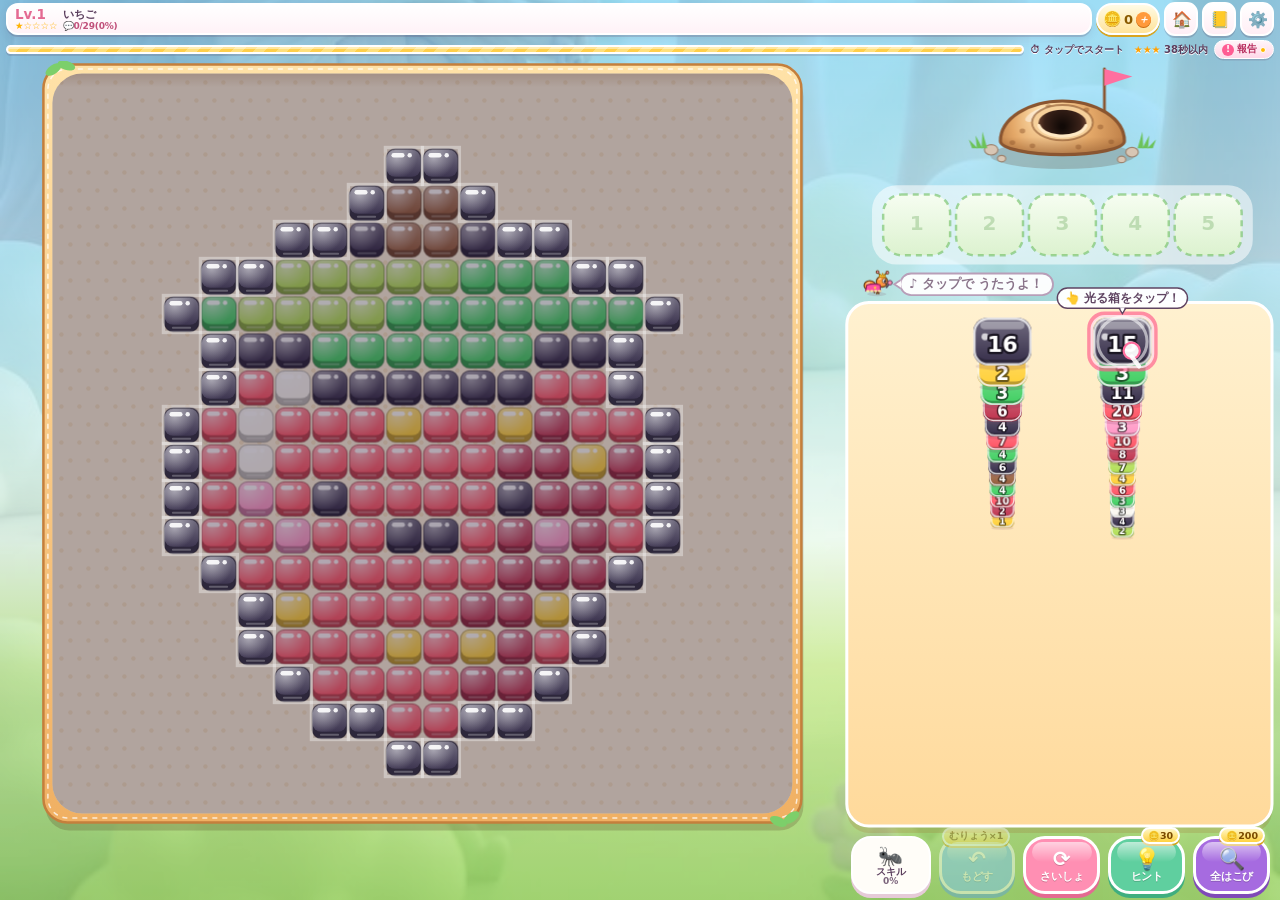
==== index.html @ 879f93fd "Reduce default ant walking speed to ~80% (ANT_RATE 0.54 -> 0.43, v20261124d)" ====
<!-- File: index.html -->
<!DOCTYPE html>
<html lang="ja" class="af-booting">
<head>
<meta charset="UTF-8">
<meta name="referrer" content="no-referrer">
<meta http-equiv="Content-Security-Policy" content="default-src 'self'; script-src 'self'; style-src 'self' 'unsafe-inline'; img-src 'self' data: blob: https:; connect-src 'self' https://api.github.com https://antflow.hiroshi-artcast.workers.dev; font-src 'self'; object-src 'none'; base-uri 'self'; form-action 'self'">
<meta name="viewport" content="width=device-width,initial-scale=1,maximum-scale=1,user-scalable=no,viewport-fit=cover">
<meta name="theme-color" content="#ffe3ee">
<meta name="apple-mobile-web-app-capable" content="yes">
<meta name="apple-mobile-web-app-status-bar-style" content="default">
<meta name="apple-mobile-web-app-title" content="アントフロー">
<meta name="description" content="ありんこ隊がキャンディを運んでピクセルアートをほどいていく、登録不要・無料のかわいいブラウザパズルゲーム！">
<meta property="og:type" content="website">
<meta property="og:site_name" content="アントフロー">
<meta property="og:title" content="アントフロー｜ありんこ隊のおはこびパズル">
<meta property="og:description" content="ありんこ隊がキャンディを運んでピクセルアートをほどいていく、登録不要・無料のかわいいブラウザパズルゲーム！">
<meta property="og:url" content="https://hirocast.github.io/antflow/">
<meta property="og:image" content="https://hirocast.github.io/antflow/ogp.png">
<meta name="twitter:card" content="summary_large_image">
<meta name="twitter:title" content="アントフロー｜ありんこ隊のおはこびパズル">
<meta name="twitter:description" content="ありんこ隊がキャンディを運んでピクセルアートをほどいていく、登録不要・無料のかわいいブラウザパズルゲーム！">
<meta name="twitter:image" content="https://hirocast.github.io/antflow/ogp.png">
<title>アントフロー｜ありんこ隊のおはこびパズル</title>
<link rel="apple-touch-icon" sizes="180x180" href="apple-touch-icon.png">
<link rel="icon" type="image/png" sizes="64x64" href="favicon.png">
<link rel="manifest" href="manifest.json">
<link rel="stylesheet" href="style.css?v=20261121cz">
</head>
<body>
<div id="app">
  <header>
    <div class="lv"><b id="lvNum">Lv.1</b><span id="lvStars" class="st"></span><span id="lvName">-</span></div>
    <div class="prog"><div class="bar"><i id="progBar"></i></div><span id="leftTxt">のこり 0</span></div>
    <button class="ib dev-only" id="bDevPrev">◀</button>
    <button class="ib dev-only" id="bDevNext">▶</button>
    <button class="ib dev-only" id="bDev">🛠️</button>
    <button class="ib" id="bAlbum" aria-label="アルバム">📒<em class="badge" id="albumBadge">0</em></button>
    <button class="ib" id="bSet" aria-label="設定">⚙️</button>
  </header>
  <div class="dev-stage-bar dev-only" id="devStageBar"><button type="button" id="bStageDevAuto">▶ 自動解答</button></div>
  <div id="stage"><canvas id="game"></canvas><div id="tip"></div><div id="toast"></div></div>
  <footer>
    <button class="fb" id="bUndo"><span>↶</span><small>もどす</small></button>
    <button class="fb" id="bRetry"><span>⟳</span><small>さいしょ</small></button>
    <button class="fb" id="bHint"><span>💡</span><small>ヒント</small></button>
  </footer>
</div>

<div class="ov" id="ov-title"><div class="card">
  <canvas id="mascot"></canvas>
  <div class="ttl" id="ttl"></div>
  <p>タップするだけ！ありんこ隊が<br>絵をほどいていく快感パズル</p>
  <p class="fine">★はクリアタイムで決まるよ・ゆっくりでもOK・何手でも戻せる</p>
  <button class="big" id="bPlay">▶ さっそくあそぶ</button>
  <button class="big sec" id="bTitleHelp">あそびかた</button>
  <button class="big sec" id="bTitleAlbum">アルバム</button>
  <button class="big sec dev-only" id="bTitleDev">🛠️ 全ステージ一覧（開発）</button>
</div></div>

<div class="ov" id="ov-help"><div class="card">
  <h2>あそびかた</h2>
  <div class="help">
    <div class="hs"><div class="e">👆</div><div><b>箱をタップ</b>箱がスロットへ移動して、同じ色のアリさんたちがキャンディを運ぶよ。</div></div>
    <div class="hs"><div class="e">🧱</div><div><b>外側からほどこう</b>運べるのは外側から通れるキャンディだけ。外があくと内側にも届くよ。</div></div>
    <div class="hs"><div class="e">✋</div><div><b>長押しで確認</b>箱を長押しすると、運ばれるキャンディが光って番号が出るよ。似た色の見まちがいを防げるので、迷ったら長押し！</div></div>
    <div class="hs"><div class="e">💤</div><div><b>スロットは5つ</b>届かない箱は「z」でおやすみ。数字が届く数より多い箱も残りの分だけ居座るよ。5つ埋まると渋滞！</div></div>
    <div class="hs"><div class="e">⏪</div><div><b>何手でも戻せる</b>渋滞したら、まだ解ける地点まで一気に戻れるよ。</div></div>
    <div class="hs"><div class="e">📒</div><div><b>絵をあつめよう</b>クリアするたび、完成した絵がアルバムにたまるよ。</div></div>
  </div>
  <button class="big" id="bHelpClose">はじめる！</button>
</div></div>

<div class="ov" id="ov-load"><div class="card">
  <canvas id="loadCv"></canvas>
  <h2>ありんこ隊が準備中…</h2>
  <p class="fine">はじめての面は、パズルを作るのに数秒かかります</p>
</div></div>

<div class="ov" id="ov-clear"><div class="card">
  <div class="ctitle" id="clearTitle"></div>
  <div class="fine" id="clearLv"></div>
  <canvas id="revealCv"></canvas>
  <p id="clearName" style="font-weight:900"></p>
  <p class="cstars" id="clearStars"></p>
  <div class="chip"><span style="font-size:26px">📒</span><div class="ci">アルバム<div class="cbar"><i id="albumBar"></i></div></div><b><span id="albumCount">0</span> / <span id="albumTotal">0</span></b><em id="albumNew">NEW!</em></div>
  <div class="teaser"><canvas id="nextCv"></canvas><div><small id="nextLabel">つぎの絵（クリアで公開）</small><b id="nextName"></b></div></div>
  <button class="big pulse" id="bNext">つぎへ ▶</button>
  <button class="big sec" id="bReplay">もう一度</button>
</div></div>

<div class="ov" id="ov-jam"><div class="card">
  <img class="af-jam-ant" src="assets/ant-jam.png?v=20261124b" alt="コロニーが渋滞！">
  <h2>コロニーが渋滞！</h2>
  <p id="jamMsg"></p>
  <button class="big" id="bJamRewind" disabled>⏪ 戻り先を調べています…</button>
  <button class="big sec" id="bJamUndo">↶ 1手もどす</button>
  <button class="big sec" id="bJamRetry">⟳ 最初から</button>
  <button class="link" id="bJamClose">盤面を見る（閉じる）</button>
</div></div>

<div class="ov" id="ov-settings"><div class="card">
  <h2>せってい</h2>
  <label class="row"><span>効果音</span><input type="checkbox" data-k="sfx"><i></i></label>
  <div class="vrow"><span>効果音の音量</span><input type="range" min="0" max="100" step="5" data-v="sfxVol" data-l="vSfx"><b id="vSfx">90</b></div>
  <label class="row"><span>BGM</span><input type="checkbox" data-k="bgm"><i></i></label>
  <div class="vrow"><span>BGMの音量</span><input type="range" min="0" max="100" step="5" data-v="bgmVol" data-l="vBgm"><b id="vBgm">70</b></div>
  <label class="row"><span>振動（対応端末のみ）</span><input type="checkbox" data-k="vib"><i></i></label>
  <label class="row"><span>アリさんのセリフ</span><input type="checkbox" data-k="talk"><i></i></label>
  <label class="row"><span>アリさんの足音（サラサラ音）</span><input type="checkbox" data-k="steps"><i></i></label>
  <label class="row"><span>色覚サポート（色ごとの記号を表示）</span><input type="checkbox" data-k="cb"><i></i></label>
  <label class="row"><span>箱を選んだら、運ばれるキャンディに斜線を入れる</span><input type="checkbox" data-k="wash"><i></i></label>
  <label class="row"><span>今届かない色の箱に「z」を表示</span><input type="checkbox" data-k="dim"><i></i></label>
  <label class="row"><span>箱に「届く数／必要数」を表示</span><input type="checkbox" data-k="info"><i></i></label>
  <label class="row"><span>🛠️ 開発モード</span><input type="checkbox" data-k="dev"><i></i></label>
  <button class="big mint" id="bSetHelp">あそびかたを見る</button>
  <button class="big sec" id="bAppUpdate">🔄 アプリを最新に更新</button>
  <button class="big" id="bSetClose">とじる</button>
  <button class="link" id="bReset">進行状況をリセット</button>
</div></div>

<div class="ov" id="ov-album"><div class="card">
  <h2>📒 アルバム</h2>
  <p id="albumSum" class="fine"></p>
  <div class="abar"><i id="albumSumBar"></i></div>
  <div id="albumGrid" class="grid"></div>
  <button class="big" id="bAlbumClose">とじる</button>
</div></div>

<div class="ov" id="ov-view"><div class="card">
  <h2 id="viewName"></h2>
  <canvas id="viewCv"></canvas>
  <p id="viewInfo" class="fine"></p>
  <button class="big" id="bViewPlay">このステージをあそぶ</button>
  <button class="big sec" id="bViewBack">アルバムにもどる</button>
</div></div>

<div class="ov" id="ov-dev"><div class="card">
  <h2>🛠️ 全ステージ一覧</h2>
  <p id="devSum" class="fine"></p>
  <div class="devbar"><button id="bDevGen">全ステージ事前生成</button><button id="bDevAuto">▶ 自動解答</button><button id="bDevFirstRun">🌱 初回起動テスト</button></div>
  <div id="devGrid" class="dgrid"></div>
  <p class="fine">外＝外側の色だけで解ける割合／工夫＝届かない箱も混ぜて解ける割合</p>
  <div class="devbar"><button id="bDevClear">生成キャッシュ削除</button></div>
  <button class="big" id="bDevClose">とじる</button>
</div></div>

<canvas id="fx"></canvas>

<script src="boot.js?v=20261124d"></script>
<script src="base.js?v=20261124d"></script>
<script src="arts.js?v=20261124d"></script>
<script src="raster.js?v=20261124d"></script>
<script src="logic.js?v=20261124d"></script>
<script src="sound.js?v=20261124d"></script>
<script src="render.js?v=20261124d"></script>
<script src="ui.js?v=20261124d"></script>
<script src="maker.js?v=20261124d"></script>
<script src="bgm_maker.js?v=20261124d"></script>
<script src="minigame_tsum.js?v=20261124d"></script>
<script src="minigame_drop.js?v=20261124d"></script>
<script src="minigame_drop2.js?v=20261124d"></script>
<script src="minigame_tsum2.js?v=20261124d"></script>
<script src="minigame_snipe.js?v=20261124d"></script>
<script src="minigame_bounce.js?v=20261124d"></script>
<!-- 開発用：難しさの測定（不要になったら、この行と AF_FILES の 'measure.js' を消す） -->
<script src="measure.js?v=20261124d"></script>
<script src="boot_check.js?v=20261124d"></script>
</body>
</html>
---- style.css ----
/* File: style.css */
:root{--ink:#5a3d5c;--pink:#ff8fb3;--pinkd:#e46a92;--mint:#5fcf9f;--mintd:#3fae7f;--yel:#ffcf4a;--yeld:#e0ab2a;--sky:#7cc4ff;--skyd:#5a9fe0;--rf:'Hiragino Maru Gothic ProN','M PLUS Rounded 1c','Kosugi Maru','Arial Rounded MT Bold',system-ui,sans-serif}
*{box-sizing:border-box;-webkit-tap-highlight-color:transparent}
html,body{height:100%;margin:0;overflow:hidden;color:var(--ink);font-family:var(--rf);user-select:none;-webkit-user-select:none;touch-action:none}
body{background-color:#fff0f5;background-image:radial-gradient(#ffd6e5 2.2px,transparent 2.8px),radial-gradient(#d4efff 2.2px,transparent 2.8px);background-size:30px 30px;background-position:0 0,15px 15px}
#app{position:fixed;top:0;bottom:0;left:0;right:0;margin:0 auto;max-width:640px;display:flex;flex-direction:column;padding-top:env(safe-area-inset-top);padding-bottom:max(2px,calc(env(safe-area-inset-bottom,0px) - 28px))}
header{flex:0 0 60px;display:flex;align-items:center;gap:6px;padding:0 8px}
.lv{display:flex;flex-direction:column;line-height:1.12;background:#fff;border-radius:16px;padding:4px 10px;box-shadow:0 3px 0 #f3c6d6;min-width:96px}
.lv b{font-size:17px;font-weight:900;color:var(--pinkd)}
.lv .st{font-size:11px;color:#ffb300}
.lv span{font-size:10px;white-space:nowrap;overflow:hidden;text-overflow:ellipsis;max-width:110px}
.prog{flex:1;display:flex;flex-direction:column;gap:3px;min-width:0}
.bar{height:14px;border-radius:9px;background:#fff;overflow:hidden;border:2px solid #fff;box-shadow:0 2px 0 #f3c6d6}
.bar i{display:block;height:100%;width:0;border-radius:7px;background:repeating-linear-gradient(-45deg,#ff9cc0 0 8px,#ffbad3 8px 16px);transition:width .25s}
#leftTxt{font-size:11px;font-variant-numeric:tabular-nums;white-space:nowrap}
.ib{position:relative;width:40px;height:40px;border:none;border-radius:14px;background:#fff;box-shadow:0 3px 0 #f3c6d6;font-size:19px;cursor:pointer;flex:0 0 auto}
.badge{position:absolute;top:-6px;right:-6px;min-width:19px;height:19px;padding:0 5px;border-radius:10px;background:#ff5a7a;color:#fff;font:900 11px/19px var(--rf);font-style:normal;display:none}
.badge.on{display:block;animation:bump .7s ease infinite alternate}
#stage{flex:1;position:relative;min-height:0}
#game{position:absolute;top:0;left:0;width:100%;height:100%;display:block}
footer{flex:0 0 64px;display:flex;gap:8px;justify-content:center;align-items:flex-end;padding:0 10px 4px;position:relative;z-index:2;transform:translateZ(0)}
.fb{flex:1;max-width:120px;height:58px;padding-top:4px;border:none;border-radius:20px;color:#fff;display:flex;flex-direction:column;align-items:center;justify-content:center;font-family:var(--rf);cursor:pointer;text-shadow:0 1px 0 rgba(0,0,0,.18)}
.fb span{font-size:21px;font-weight:900;line-height:1}
.fb small{font-size:10.5px;font-weight:800;white-space:nowrap;letter-spacing:-0.02em}
#bUndo{background:var(--sky);box-shadow:0 4px 0 var(--skyd)}
#bRetry{background:var(--pink);box-shadow:0 4px 0 var(--pinkd)}
#bHint{background:var(--mint);box-shadow:0 4px 0 var(--mintd)}
.fb:active,.ib:active,.big:active{transform:translateY(3px);box-shadow:none!important}
.fb:disabled{opacity:.45}
.flash{animation:flash .5s 3}
@keyframes flash{50%{filter:brightness(1.25);transform:scale(1.15)}}
@keyframes bump{100%{transform:scale(1.15)}}
#tip{position:absolute;left:50%;top:6px;transform:translateX(-50%);width:max-content;max-width:94%;background:rgba(255,255,255,.96);font-size:12px;font-weight:700;line-height:1.4;padding:5px 12px;border-radius:14px;border:2px solid #ffc2d6;box-shadow:0 3px 10px rgba(90,61,92,.12);pointer-events:none;opacity:0;transition:opacity .25s;text-align:center;z-index:2}
#tip.show{opacity:1;pointer-events:auto;cursor:pointer}
#tip.fold{left:auto;right:8px;transform:none;padding:3px 9px;font-size:12px;opacity:.85}
#toast{position:absolute;left:50%;bottom:10px;transform:translate(-50%,16px);width:max-content;max-width:92%;background:rgba(90,61,92,.93);color:#fff;font-size:14px;font-weight:700;padding:9px 16px;border-radius:18px;pointer-events:none;opacity:0;transition:all .25s;z-index:3}
#toast.show{opacity:1;transform:translate(-50%,0)}
.ov{position:fixed;top:0;left:0;right:0;bottom:0;display:none;align-items:center;justify-content:center;background:rgba(110,60,100,.32);z-index:10}
.ov:not(#ov-title){padding:calc(env(safe-area-inset-top,0px) + 24px) 0 calc(env(safe-area-inset-bottom,0px) + 8px)}
.ov.show{display:flex;animation:ovFade .18s ease-out}
@keyframes ovFade{from{opacity:0}to{opacity:1}}
.card{background:#fffdf8;border-radius:28px;border:4px solid #ffd3e2;padding:18px;width:min(92vw,400px);max-height:min(94vh,100%);max-height:min(94dvh,100%);overflow:auto;box-shadow:0 10px 24px rgba(110,60,100,.28);text-align:center;touch-action:pan-y}
.ov.show .card{animation:cardPop .18s ease-out}
@keyframes cardPop{from{opacity:.65}to{opacity:1}}
.card h2{margin:0 0 8px;font-size:21px;font-weight:900;color:var(--pinkd)}
.card p{margin:6px 0;font-size:14px;line-height:1.6}
.ttl{position:relative;display:inline-flex;flex-direction:column;align-items:center;margin:2px 0 6px}
.ttl-word{position:relative;display:inline-flex;align-items:baseline;justify-content:center;gap:1px;font-size:clamp(34px,9.5vw,42px);font-weight:900;line-height:1.05;letter-spacing:.02em}
.ttl-word::before,.ttl-word::after{content:'✦';font-size:16px;color:#ffcf4a;-webkit-text-stroke:2px #fff;paint-order:stroke fill;filter:drop-shadow(0 2px 2px rgba(90,61,92,.25));align-self:center;margin:0 4px;animation:ttlStar 2.2s ease-in-out infinite alternate}
.ttl-word::after{animation-delay:1.1s;color:#ff8fb3}
.ttl-word span{display:inline-block;paint-order:stroke fill;-webkit-text-stroke:5.5px #fff;filter:drop-shadow(0 3px 0 rgba(165,65,110,.38)) drop-shadow(0 6px 10px rgba(90,40,80,.22));animation:ttlPop .55s cubic-bezier(.3,1.5,.5,1) both,ttlBob 2.6s ease-in-out infinite}
.ttl-sub{display:inline-flex;align-items:center;margin-top:4px;padding:2px 14px;border-radius:999px;background:linear-gradient(90deg,#ff7aa6,#ff9a3c,#5fcf9f,#7cc4ff);color:#fff;font-size:10px;font-weight:900;letter-spacing:.3em;text-indent:.3em;border:2px solid #fff;box-shadow:0 2px 0 rgba(180,70,120,.3),0 4px 10px rgba(90,61,92,.16);text-shadow:0 1px 1px rgba(90,40,70,.35)}
.ctitle{font-size:46px;font-weight:900;line-height:1;margin:2px 0 4px}
.ctitle span{display:inline-block;paint-order:stroke fill;-webkit-text-stroke:3.5px #fff;filter:drop-shadow(0 2px 1px rgba(90,61,92,.36));animation:popL .55s cubic-bezier(.3,1.5,.5,1) both}
@keyframes popL{0%{transform:scale(0) rotate(-30deg);opacity:0}100%{transform:none;opacity:1}}
@keyframes ttlPop{0%{transform:scale(0) rotate(-30deg);opacity:0}100%{transform:rotate(var(--r,0deg));opacity:1}}
@keyframes ttlBob{0%,100%{transform:rotate(var(--r,0deg)) translateY(0)}50%{transform:rotate(var(--r,0deg)) translateY(-3.5px)}}
@keyframes ttlStar{0%{transform:scale(.85) rotate(-12deg);opacity:.8}100%{transform:scale(1.15) rotate(12deg);opacity:1}}
@keyframes wave{50%{transform:translateY(-4px)}}
.fine{font-size:12px!important;opacity:.65}
.big{display:block;width:100%;margin-top:10px;height:52px;border:none;border-radius:20px;background:linear-gradient(180deg,#ff9fbf,#ff7aa6);color:#fff;font:900 17px var(--rf);box-shadow:0 4px 0 var(--pinkd);cursor:pointer}
.big.sec{background:#fff1d6;color:var(--ink);box-shadow:0 4px 0 #e8cfa0}
.big.mint{background:linear-gradient(180deg,#86e3bb,#5fcf9f);box-shadow:0 4px 0 var(--mintd)}
.big:disabled{opacity:.55}
.big.pulse{animation:pulse 1.2s 1.6s ease-in-out infinite}
@keyframes pulse{50%{transform:scale(1.04)}}
.link{background:none;border:none;color:#c0507a;margin-top:12px;font:13px var(--rf);text-decoration:underline;cursor:pointer}
.row{display:flex;align-items:center;justify-content:space-between;gap:10px;padding:11px 4px;border-bottom:2px dotted #ffd3e2;font-size:14px;text-align:left;cursor:pointer}
.row input{display:none}
.row i{width:48px;height:28px;border-radius:14px;background:#e9d9e2;position:relative;flex:0 0 48px;transition:background .2s}
.row i::after{content:'';position:absolute;left:3px;top:3px;width:22px;height:22px;border-radius:50%;background:#fff;transition:left .2s}
.row input:checked+i{background:var(--mint)}
.row input:checked+i::after{left:23px}
#loadCv{display:block;margin:0 auto;width:170px;height:130px}
#mascot{display:block;margin:0 auto;width:136px;height:104px}
#revealCv,#viewCv{display:block;margin:4px auto 0;border-radius:18px;background:#fff6e6}
.cstars span{display:inline-block;color:#ffb300;font-size:22px;animation:popL .45s cubic-bezier(.3,1.7,.5,1) both}
.chip{position:relative;display:flex;align-items:center;gap:8px;margin:8px 0 2px;padding:8px 12px;background:#fff4c9;border-radius:16px;border:2px solid #ffe08a;text-align:left}
.chip .ci{flex:1;font-size:11px;font-weight:800}
.cbar{height:8px;border-radius:5px;background:#fff;overflow:hidden;margin-top:3px}
.cbar i{display:block;height:100%;width:0;background:linear-gradient(90deg,#ffcf4a,#ff9a3c);transition:width .5s}
.chip em{position:absolute;top:-10px;right:-6px;background:#ff5a7a;color:#fff;font-style:normal;font-size:11px;font-weight:900;padding:2px 8px;border-radius:10px;transform:scale(0);transition:transform .35s cubic-bezier(.3,1.8,.5,1)}
.chip em.on{transform:scale(1) rotate(8deg)}
.teaser{display:flex;align-items:center;gap:12px;margin:6px 0 2px;padding:6px 12px;background:#f0f7ff;border-radius:16px;border:2px solid #cfe6ff;text-align:left;font-size:13px}
.teaser small{display:block;font-size:11px;opacity:.7}
.fly{position:fixed;padding:6px 6px 16px;background:#fff;border-radius:10px;box-shadow:0 8px 24px rgba(90,40,80,.3);z-index:35;transform:rotate(6deg);transition:transform .85s cubic-bezier(.55,-0.3,.5,1),opacity .85s;pointer-events:none}
.grid,.dgrid{display:grid;grid-template-columns:repeat(auto-fill,minmax(84px,1fr));gap:10px;max-height:54vh;overflow:auto;touch-action:pan-y;padding:4px}
.al{position:relative;border:none;background:#fff1d6;border-radius:16px;padding:6px 4px;display:flex;flex-direction:column;align-items:center;gap:3px;cursor:pointer;color:var(--ink);font:700 11px var(--rf);box-shadow:0 3px 0 #ecd3a8}
.al span{white-space:nowrap;overflow:hidden;text-overflow:ellipsis;max-width:100%}
.al.locked{opacity:.5;cursor:default}
.al .new{position:absolute;top:-6px;left:-4px;background:#ff5a7a;color:#fff;font-size:10px;font-weight:900;padding:1px 6px;border-radius:8px;transform:rotate(-10deg)}
.al .q{width:64px;height:64px;display:flex;align-items:center;justify-content:center;font-size:26px}
.abar{height:10px;border-radius:6px;background:#ffe8f0;overflow:hidden;margin:4px 0 8px}
.abar i{display:block;height:100%;background:linear-gradient(90deg,#ff9fbf,#ffcf4a)}
.help{text-align:left;max-height:60vh;overflow:auto;touch-action:pan-y}
.hs{display:flex;gap:10px;padding:10px;margin:6px 0;border-radius:16px;background:#fff6fa;border:2px solid #ffe0ea;font-size:13px;line-height:1.55}
.hs .e{font-size:26px;flex:0 0 34px;text-align:center}
.hs b{display:block;font-size:14px}
#fx{position:fixed;left:0;top:0;width:100vw;height:100vh;pointer-events:none;z-index:40}
.bootErr{color:#c0303a;font-size:12px!important;line-height:1.5!important;word-break:break-all}
.dev-only{display:none!important}
body.dev .ib.dev-only{display:inline-block!important}
body.dev .big.dev-only{display:block!important}
body.dev .dev-stage-bar.dev-only{display:flex!important}
body.dev .ib{width:34px;font-size:15px}
.dev-stage-bar{justify-content:center;padding:0 8px 4px;flex:0 0 auto}
#bStageDevAuto{height:28px;padding:0 14px;border:2px solid #fff;border-radius:999px;background:#fff1d6;color:var(--ink);font:900 12px var(--rf);box-shadow:0 2px 0 #e2c48c;cursor:pointer;display:inline-flex;align-items:center;gap:4px}
#bStageDevAuto:active{transform:translateY(2px);box-shadow:none}
#bStageDevAuto.on{background:var(--mint);color:#fff;box-shadow:0 2px 0 var(--mintd)}
.devbar{display:flex;gap:6px;margin:6px 0}
.devbar button{flex:1;height:38px;border:none;border-radius:12px;background:#fff1d6;color:var(--ink);font:800 13px var(--rf);cursor:pointer}
.devbar button.on{background:var(--mint);color:#fff}
.dv{border:none;background:#fff1d6;border-radius:12px;padding:6px 4px;display:flex;flex-direction:column;align-items:center;cursor:pointer;color:var(--ink);font:10px var(--rf)}
.dv.cur{outline:3px solid var(--pink)}
.dv b{font-size:11px;white-space:nowrap;overflow:hidden;max-width:100%}
.vrow{display:flex;align-items:center;gap:10px;padding:8px 4px 12px;border-bottom:2px dotted #ffd3e2;font-size:13px;text-align:left}
.vrow span{flex:0 0 auto;min-width:92px}
.vrow b{flex:0 0 32px;text-align:right;font-size:13px;color:var(--pinkd)}
.vrow input[type=range]{flex:1;-webkit-appearance:none;appearance:none;height:12px;margin:0;border-radius:7px;outline:none;touch-action:none;background:linear-gradient(90deg,var(--mint) 0 var(--p,50%),#e9d9e2 var(--p,50%) 100%)}
.vrow input[type=range]::-webkit-slider-thumb{-webkit-appearance:none;width:26px;height:26px;border-radius:50%;background:#fff;border:3px solid var(--pink);box-shadow:0 2px 0 var(--pinkd)}
.vrow input[type=range]::-moz-range-thumb{width:22px;height:22px;border-radius:50%;background:#fff;border:3px solid var(--pink)}
.vrow input[type=range]::-moz-range-track{background:transparent}
.feedrow{display:flex;gap:8px;margin-top:10px}
.feedrow .big{margin-top:0;flex:2}
.feedrow #bFeedAll{flex:1;font-size:15px}
@media (max-width:600px){
 .ov:not(#ov-load):not(#ov-jam):not(#ov-confirm):not(#ov-daily):not(#ov-award):not(#ov-stageerr):not(#ov-posthelp):not(#ov-bgm-posthelp){padding:0!important;background:#fffdf8}
 .ov:not(#ov-load):not(#ov-jam):not(#ov-confirm):not(#ov-daily):not(#ov-award):not(#ov-stageerr):not(#ov-posthelp):not(#ov-bgm-posthelp) .card{width:100vw!important;max-width:100vw!important;height:100%!important;max-height:100%!important;border:none!important;border-radius:0!important;box-shadow:none!important;padding:max(30px,calc(env(safe-area-inset-top,0px) + 28px)) 14px max(4px,calc(env(safe-area-inset-bottom,0px) - 12px))!important}
 .ov:not(#ov-load):not(#ov-jam):not(#ov-confirm):not(#ov-daily):not(#ov-award):not(#ov-stageerr):not(#ov-posthelp):not(#ov-bgm-posthelp)#ov-title .card{padding-top:calc(env(safe-area-inset-top,0px) + 4px)!important}
}
.af-booting #app,.af-booting .ov{opacity:0;pointer-events:none}
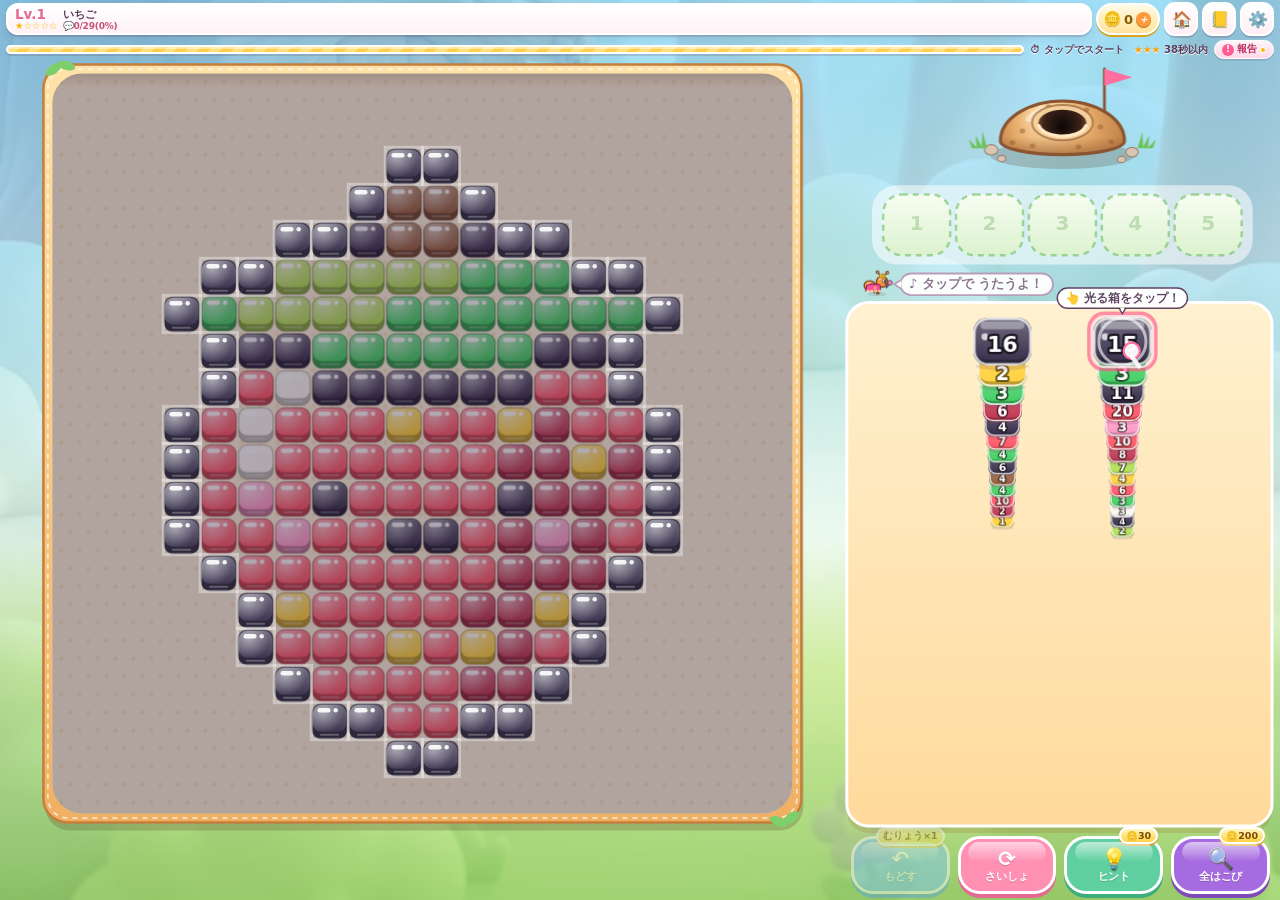
==== commit 9123e443: "Remove active skin skill in main puzzle and keep passive skills only (v20261124e)" ====
--- a/index.html
+++ b/index.html
@@ -147,24 +147,24 @@
 
 <canvas id="fx"></canvas>
 
-<script src="boot.js?v=20261124d"></script>
-<script src="base.js?v=20261124d"></script>
-<script src="arts.js?v=20261124d"></script>
-<script src="raster.js?v=20261124d"></script>
-<script src="logic.js?v=20261124d"></script>
-<script src="sound.js?v=20261124d"></script>
-<script src="render.js?v=20261124d"></script>
-<script src="ui.js?v=20261124d"></script>
-<script src="maker.js?v=20261124d"></script>
-<script src="bgm_maker.js?v=20261124d"></script>
-<script src="minigame_tsum.js?v=20261124d"></script>
-<script src="minigame_drop.js?v=20261124d"></script>
-<script src="minigame_drop2.js?v=20261124d"></script>
-<script src="minigame_tsum2.js?v=20261124d"></script>
-<script src="minigame_snipe.js?v=20261124d"></script>
-<script src="minigame_bounce.js?v=20261124d"></script>
+<script src="boot.js?v=20261124e"></script>
+<script src="base.js?v=20261124e"></script>
+<script src="arts.js?v=20261124e"></script>
+<script src="raster.js?v=20261124e"></script>
+<script src="logic.js?v=20261124e"></script>
+<script src="sound.js?v=20261124e"></script>
+<script src="render.js?v=20261124e"></script>
+<script src="ui.js?v=20261124e"></script>
+<script src="maker.js?v=20261124e"></script>
+<script src="bgm_maker.js?v=20261124e"></script>
+<script src="minigame_tsum.js?v=20261124e"></script>
+<script src="minigame_drop.js?v=20261124e"></script>
+<script src="minigame_drop2.js?v=20261124e"></script>
+<script src="minigame_tsum2.js?v=20261124e"></script>
+<script src="minigame_snipe.js?v=20261124e"></script>
+<script src="minigame_bounce.js?v=20261124e"></script>
 <!-- 開発用：難しさの測定（不要になったら、この行と AF_FILES の 'measure.js' を消す） -->
-<script src="measure.js?v=20261124d"></script>
-<script src="boot_check.js?v=20261124d"></script>
+<script src="measure.js?v=20261124e"></script>
+<script src="boot_check.js?v=20261124e"></script>
 </body>
 </html>
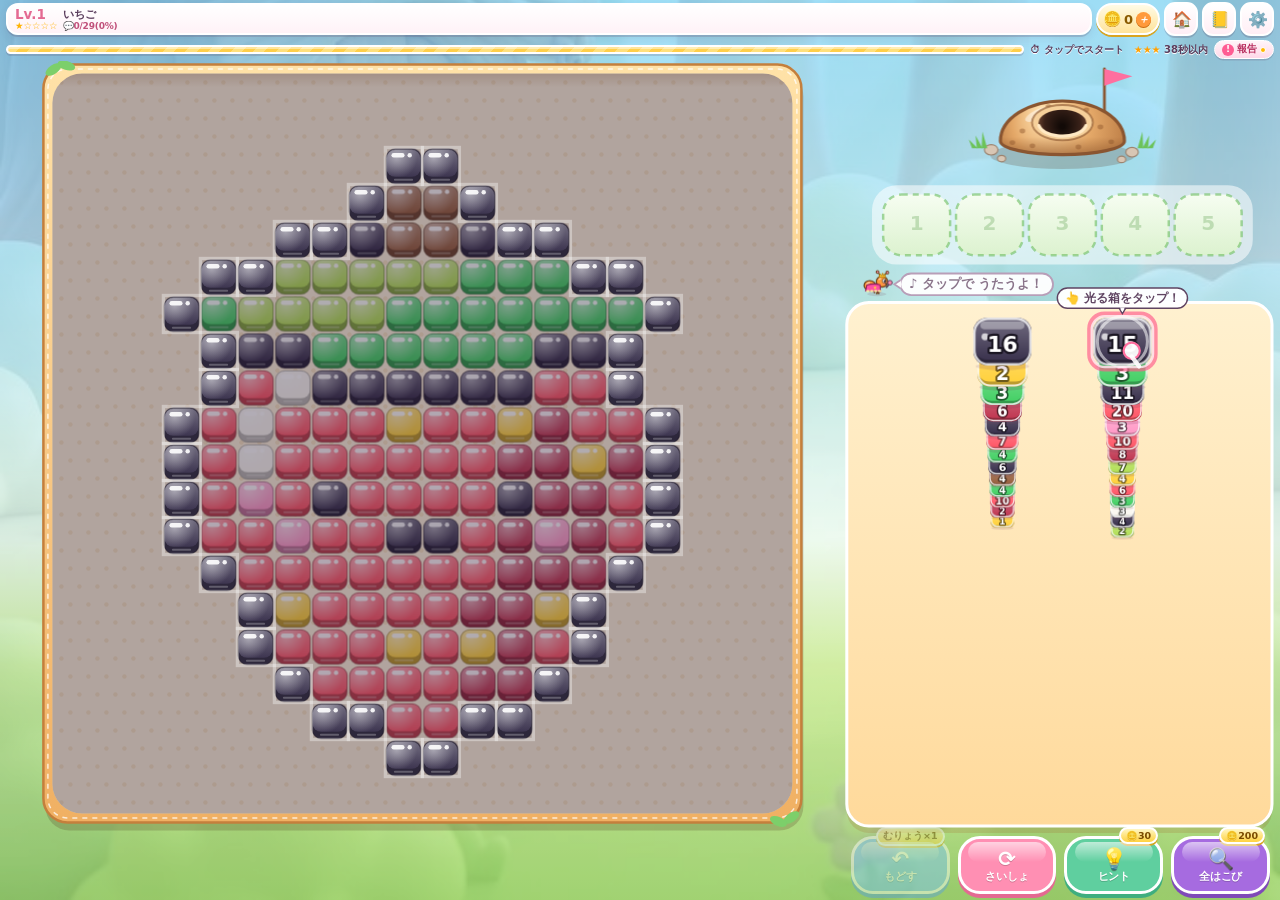
==== commit 2c7c2523: "Continue combo only while non-sleeping boxes are in slots (v20261124f)" ====
--- a/index.html
+++ b/index.html
@@ -147,24 +147,24 @@
 
 <canvas id="fx"></canvas>
 
-<script src="boot.js?v=20261124e"></script>
-<script src="base.js?v=20261124e"></script>
-<script src="arts.js?v=20261124e"></script>
-<script src="raster.js?v=20261124e"></script>
-<script src="logic.js?v=20261124e"></script>
-<script src="sound.js?v=20261124e"></script>
-<script src="render.js?v=20261124e"></script>
-<script src="ui.js?v=20261124e"></script>
-<script src="maker.js?v=20261124e"></script>
-<script src="bgm_maker.js?v=20261124e"></script>
-<script src="minigame_tsum.js?v=20261124e"></script>
-<script src="minigame_drop.js?v=20261124e"></script>
-<script src="minigame_drop2.js?v=20261124e"></script>
-<script src="minigame_tsum2.js?v=20261124e"></script>
-<script src="minigame_snipe.js?v=20261124e"></script>
-<script src="minigame_bounce.js?v=20261124e"></script>
+<script src="boot.js?v=20261124f"></script>
+<script src="base.js?v=20261124f"></script>
+<script src="arts.js?v=20261124f"></script>
+<script src="raster.js?v=20261124f"></script>
+<script src="logic.js?v=20261124f"></script>
+<script src="sound.js?v=20261124f"></script>
+<script src="render.js?v=20261124f"></script>
+<script src="ui.js?v=20261124f"></script>
+<script src="maker.js?v=20261124f"></script>
+<script src="bgm_maker.js?v=20261124f"></script>
+<script src="minigame_tsum.js?v=20261124f"></script>
+<script src="minigame_drop.js?v=20261124f"></script>
+<script src="minigame_drop2.js?v=20261124f"></script>
+<script src="minigame_tsum2.js?v=20261124f"></script>
+<script src="minigame_snipe.js?v=20261124f"></script>
+<script src="minigame_bounce.js?v=20261124f"></script>
 <!-- 開発用：難しさの測定（不要になったら、この行と AF_FILES の 'measure.js' を消す） -->
-<script src="measure.js?v=20261124e"></script>
-<script src="boot_check.js?v=20261124e"></script>
+<script src="measure.js?v=20261124f"></script>
+<script src="boot_check.js?v=20261124f"></script>
 </body>
 </html>
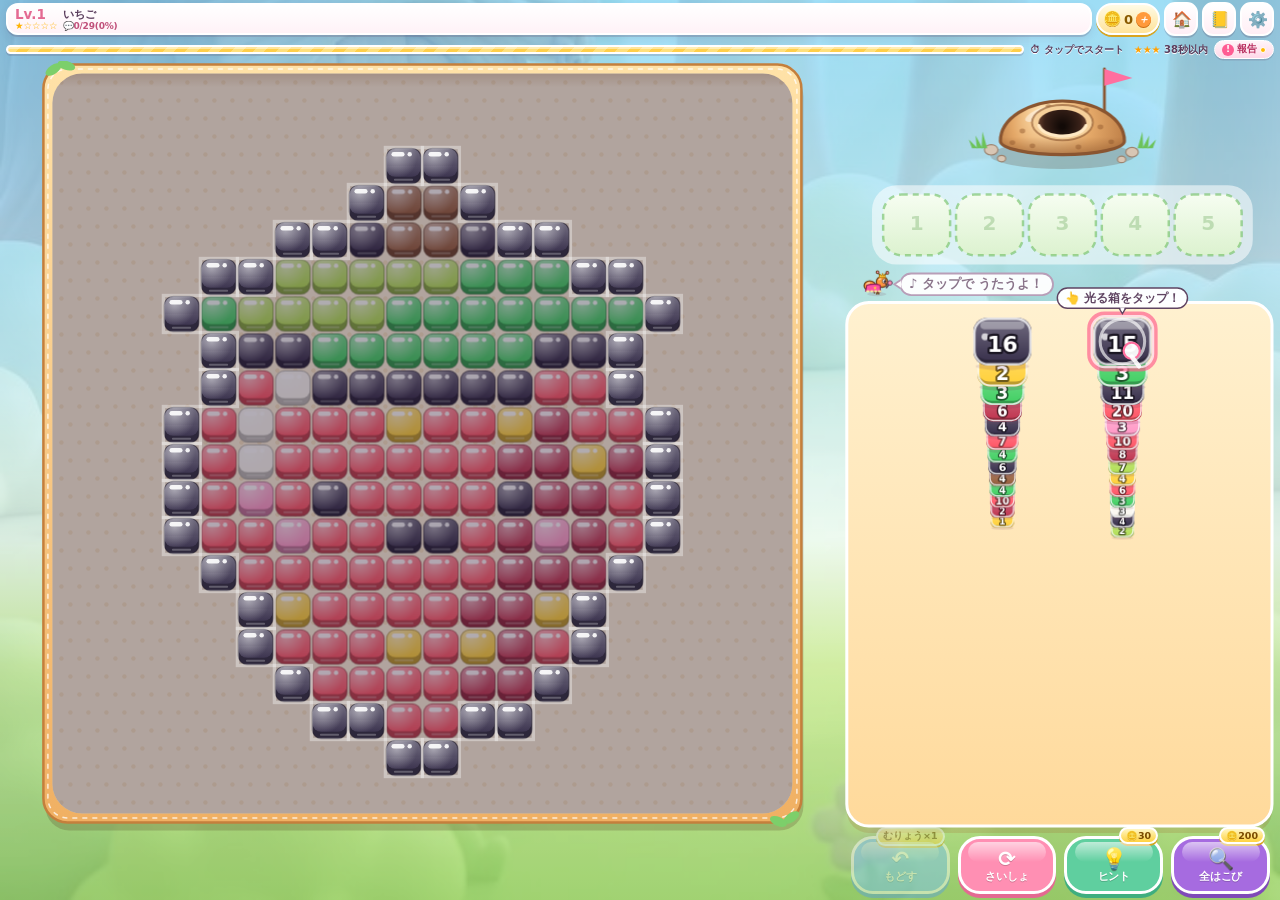
==== commit 8caee7e7: "Integrate world lore dialogues with fever, wake-up, and skin gimmicks (v20261124g)" ====
--- a/index.html
+++ b/index.html
@@ -147,24 +147,24 @@
 
 <canvas id="fx"></canvas>
 
-<script src="boot.js?v=20261124f"></script>
-<script src="base.js?v=20261124f"></script>
-<script src="arts.js?v=20261124f"></script>
-<script src="raster.js?v=20261124f"></script>
-<script src="logic.js?v=20261124f"></script>
-<script src="sound.js?v=20261124f"></script>
-<script src="render.js?v=20261124f"></script>
-<script src="ui.js?v=20261124f"></script>
-<script src="maker.js?v=20261124f"></script>
-<script src="bgm_maker.js?v=20261124f"></script>
-<script src="minigame_tsum.js?v=20261124f"></script>
-<script src="minigame_drop.js?v=20261124f"></script>
-<script src="minigame_drop2.js?v=20261124f"></script>
-<script src="minigame_tsum2.js?v=20261124f"></script>
-<script src="minigame_snipe.js?v=20261124f"></script>
-<script src="minigame_bounce.js?v=20261124f"></script>
+<script src="boot.js?v=20261124g"></script>
+<script src="base.js?v=20261124g"></script>
+<script src="arts.js?v=20261124g"></script>
+<script src="raster.js?v=20261124g"></script>
+<script src="logic.js?v=20261124g"></script>
+<script src="sound.js?v=20261124g"></script>
+<script src="render.js?v=20261124g"></script>
+<script src="ui.js?v=20261124g"></script>
+<script src="maker.js?v=20261124g"></script>
+<script src="bgm_maker.js?v=20261124g"></script>
+<script src="minigame_tsum.js?v=20261124g"></script>
+<script src="minigame_drop.js?v=20261124g"></script>
+<script src="minigame_drop2.js?v=20261124g"></script>
+<script src="minigame_tsum2.js?v=20261124g"></script>
+<script src="minigame_snipe.js?v=20261124g"></script>
+<script src="minigame_bounce.js?v=20261124g"></script>
 <!-- 開発用：難しさの測定（不要になったら、この行と AF_FILES の 'measure.js' を消す） -->
-<script src="measure.js?v=20261124f"></script>
-<script src="boot_check.js?v=20261124f"></script>
+<script src="measure.js?v=20261124g"></script>
+<script src="boot_check.js?v=20261124g"></script>
 </body>
 </html>
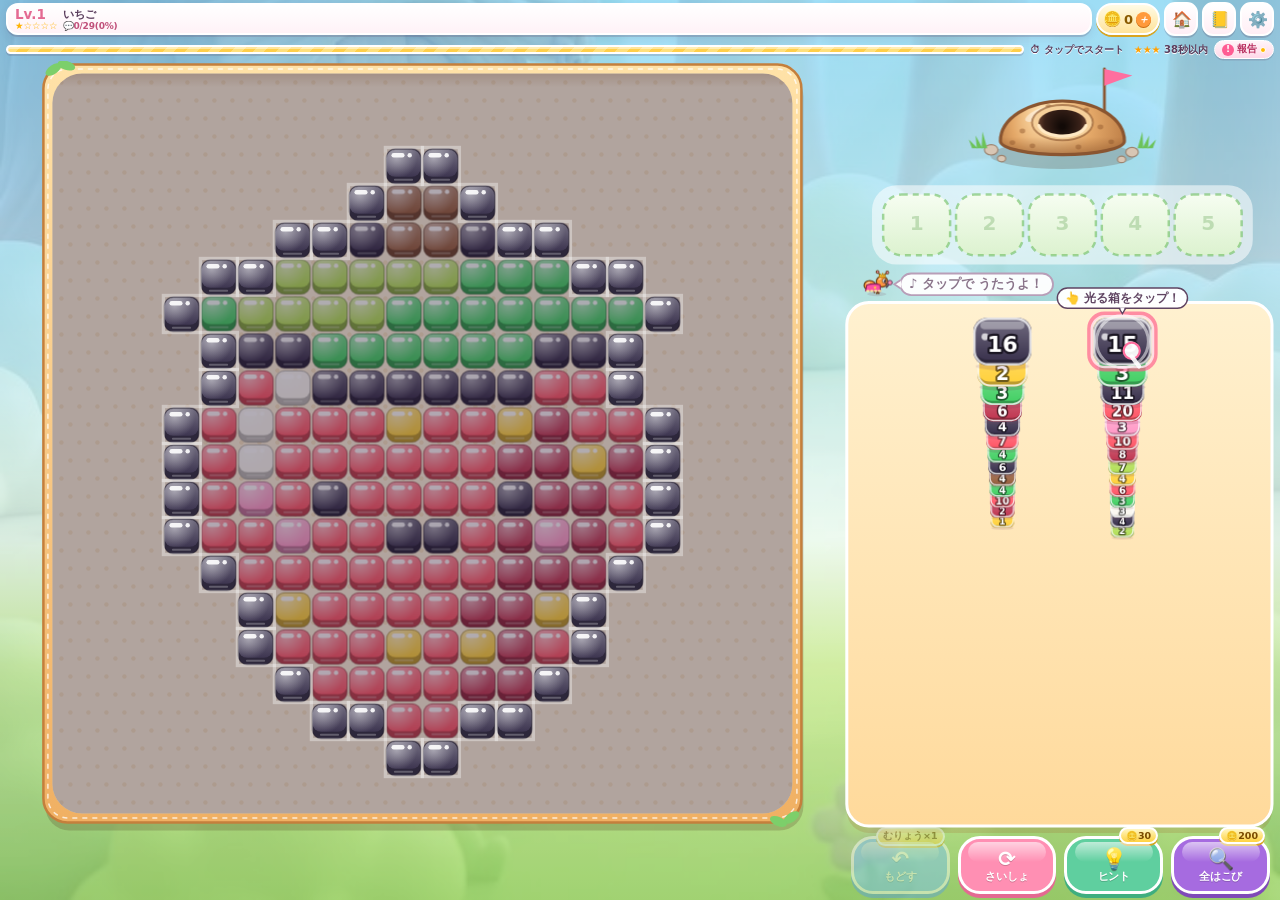
==== commit 663759c3: "Move next-stage teaser to top of clear result screen" ====
--- a/index.html
+++ b/index.html
@@ -83,8 +83,8 @@
   <canvas id="revealCv"></canvas>
   <p id="clearName" style="font-weight:900"></p>
   <p class="cstars" id="clearStars"></p>
+  <div class="teaser"><canvas id="nextCv"></canvas><div><small id="nextLabel">つぎの絵（クリアで公開）</small><b id="nextName"></b></div></div>
   <div class="chip"><span style="font-size:26px">📒</span><div class="ci">アルバム<div class="cbar"><i id="albumBar"></i></div></div><b><span id="albumCount">0</span> / <span id="albumTotal">0</span></b><em id="albumNew">NEW!</em></div>
-  <div class="teaser"><canvas id="nextCv"></canvas><div><small id="nextLabel">つぎの絵（クリアで公開）</small><b id="nextName"></b></div></div>
   <button class="big pulse" id="bNext">つぎへ ▶</button>
   <button class="big sec" id="bReplay">もう一度</button>
 </div></div>
@@ -147,24 +147,24 @@
 
 <canvas id="fx"></canvas>
 
-<script src="boot.js?v=20261124g"></script>
-<script src="base.js?v=20261124g"></script>
-<script src="arts.js?v=20261124g"></script>
-<script src="raster.js?v=20261124g"></script>
-<script src="logic.js?v=20261124g"></script>
-<script src="sound.js?v=20261124g"></script>
-<script src="render.js?v=20261124g"></script>
-<script src="ui.js?v=20261124g"></script>
-<script src="maker.js?v=20261124g"></script>
-<script src="bgm_maker.js?v=20261124g"></script>
-<script src="minigame_tsum.js?v=20261124g"></script>
-<script src="minigame_drop.js?v=20261124g"></script>
-<script src="minigame_drop2.js?v=20261124g"></script>
-<script src="minigame_tsum2.js?v=20261124g"></script>
-<script src="minigame_snipe.js?v=20261124g"></script>
-<script src="minigame_bounce.js?v=20261124g"></script>
+<script src="boot.js?v=20261124h"></script>
+<script src="base.js?v=20261124h"></script>
+<script src="arts.js?v=20261124h"></script>
+<script src="raster.js?v=20261124h"></script>
+<script src="logic.js?v=20261124h"></script>
+<script src="sound.js?v=20261124h"></script>
+<script src="render.js?v=20261124h"></script>
+<script src="ui.js?v=20261124h"></script>
+<script src="maker.js?v=20261124h"></script>
+<script src="bgm_maker.js?v=20261124h"></script>
+<script src="minigame_tsum.js?v=20261124h"></script>
+<script src="minigame_drop.js?v=20261124h"></script>
+<script src="minigame_drop2.js?v=20261124h"></script>
+<script src="minigame_tsum2.js?v=20261124h"></script>
+<script src="minigame_snipe.js?v=20261124h"></script>
+<script src="minigame_bounce.js?v=20261124h"></script>
 <!-- 開発用：難しさの測定（不要になったら、この行と AF_FILES の 'measure.js' を消す） -->
-<script src="measure.js?v=20261124g"></script>
-<script src="boot_check.js?v=20261124g"></script>
+<script src="measure.js?v=20261124h"></script>
+<script src="boot_check.js?v=20261124h"></script>
 </body>
 </html>
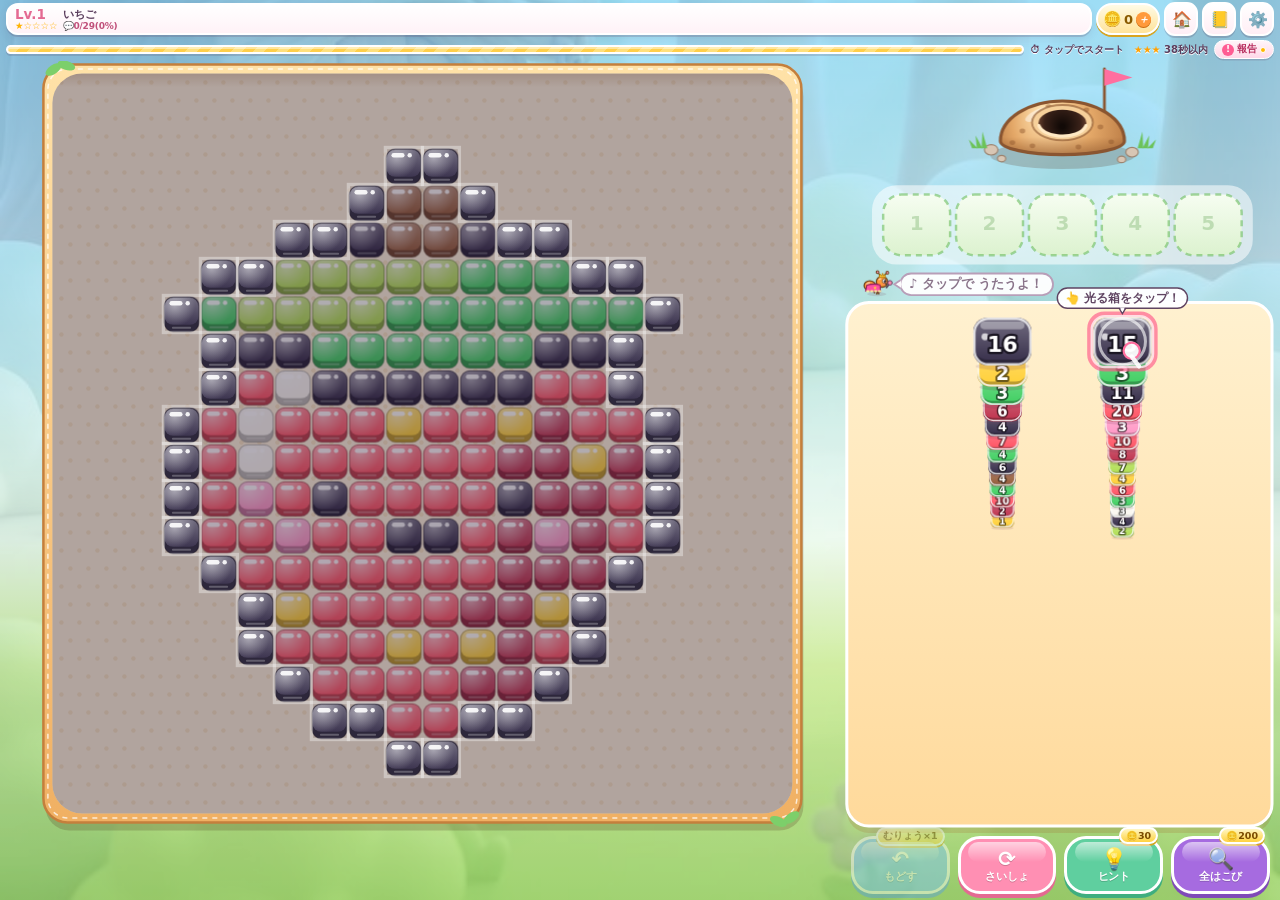
==== commit ad18e12c: "Fix onsen character (#38), abandon run on home (#18), and keep bomb per ball (#20) (v20261128a)" ====
--- a/index.html
+++ b/index.html
@@ -147,24 +147,24 @@
 
 <canvas id="fx"></canvas>
 
-<script src="boot.js?v=20261124h"></script>
-<script src="base.js?v=20261124h"></script>
-<script src="arts.js?v=20261124h"></script>
-<script src="raster.js?v=20261124h"></script>
-<script src="logic.js?v=20261124h"></script>
-<script src="sound.js?v=20261124h"></script>
-<script src="render.js?v=20261124h"></script>
-<script src="ui.js?v=20261124h"></script>
-<script src="maker.js?v=20261124h"></script>
-<script src="bgm_maker.js?v=20261124h"></script>
-<script src="minigame_tsum.js?v=20261124h"></script>
-<script src="minigame_drop.js?v=20261124h"></script>
-<script src="minigame_drop2.js?v=20261124h"></script>
-<script src="minigame_tsum2.js?v=20261124h"></script>
-<script src="minigame_snipe.js?v=20261124h"></script>
-<script src="minigame_bounce.js?v=20261124h"></script>
+<script src="boot.js?v=20261128a"></script>
+<script src="base.js?v=20261128a"></script>
+<script src="arts.js?v=20261128a"></script>
+<script src="raster.js?v=20261128a"></script>
+<script src="logic.js?v=20261128a"></script>
+<script src="sound.js?v=20261128a"></script>
+<script src="render.js?v=20261128a"></script>
+<script src="ui.js?v=20261128a"></script>
+<script src="maker.js?v=20261128a"></script>
+<script src="bgm_maker.js?v=20261128a"></script>
+<script src="minigame_tsum.js?v=20261128a"></script>
+<script src="minigame_drop.js?v=20261128a"></script>
+<script src="minigame_drop2.js?v=20261128a"></script>
+<script src="minigame_tsum2.js?v=20261128a"></script>
+<script src="minigame_snipe.js?v=20261128a"></script>
+<script src="minigame_bounce.js?v=20261128a"></script>
 <!-- 開発用：難しさの測定（不要になったら、この行と AF_FILES の 'measure.js' を消す） -->
-<script src="measure.js?v=20261124h"></script>
-<script src="boot_check.js?v=20261124h"></script>
+<script src="measure.js?v=20261128a"></script>
+<script src="boot_check.js?v=20261128a"></script>
 </body>
 </html>
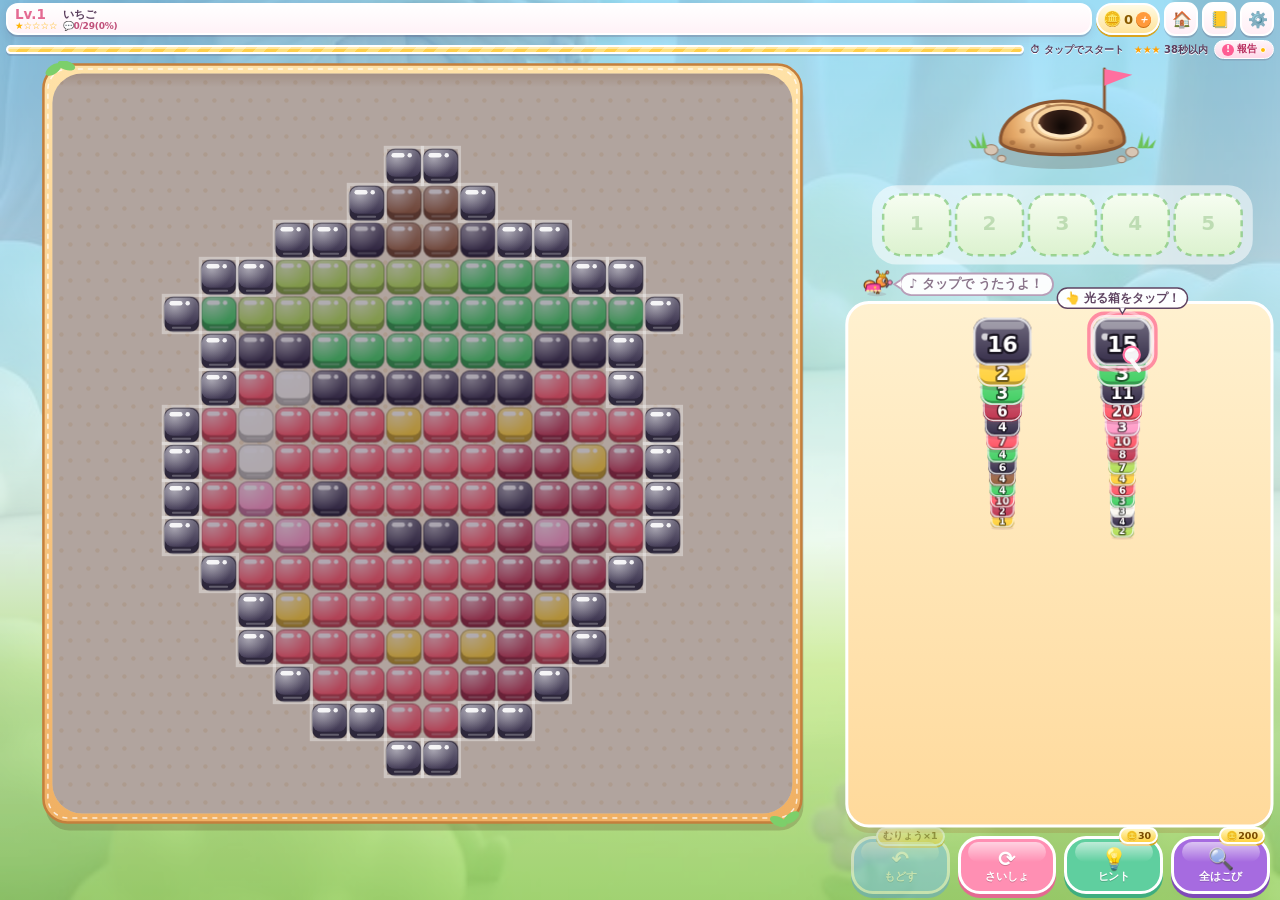
==== commit 9af30a74: "Add 2s combo grace (#25), combo rule guide (#24), and green-border guide (#33) (v20261128b)" ====
--- a/index.html
+++ b/index.html
@@ -65,6 +65,8 @@
     <div class="hs"><div class="e">🧱</div><div><b>外側からほどこう</b>運べるのは外側から通れるキャンディだけ。外があくと内側にも届くよ。</div></div>
     <div class="hs"><div class="e">✋</div><div><b>長押しで確認</b>箱を長押しすると、運ばれるキャンディが光って番号が出るよ。似た色の見まちがいを防げるので、迷ったら長押し！</div></div>
     <div class="hs"><div class="e">💤</div><div><b>スロットは5つ</b>届かない箱は「z」でおやすみ。数字が届く数より多い箱も残りの分だけ居座るよ。5つ埋まると渋滞！</div></div>
+    <div class="hs"><div class="e">🔥</div><div><b>コンボをつなごう</b>スロットに動ける箱がある間はずっとコンボ！空やおやすみ箱だけになっても、2秒以内に次の箱を出せばつながるよ。</div></div>
+    <div class="hs"><div class="e">💚</div><div><b>緑の枠は安心の目印</b>スロットがいっぱいになりそうな時（または「全部運べる」使用時）、いま中身を全部運びきれる箱に緑の枠と「✓全部」がつくよ。</div></div>
     <div class="hs"><div class="e">⏪</div><div><b>何手でも戻せる</b>渋滞したら、まだ解ける地点まで一気に戻れるよ。</div></div>
     <div class="hs"><div class="e">📒</div><div><b>絵をあつめよう</b>クリアするたび、完成した絵がアルバムにたまるよ。</div></div>
   </div>
@@ -147,24 +149,24 @@
 
 <canvas id="fx"></canvas>
 
-<script src="boot.js?v=20261128a"></script>
-<script src="base.js?v=20261128a"></script>
-<script src="arts.js?v=20261128a"></script>
-<script src="raster.js?v=20261128a"></script>
-<script src="logic.js?v=20261128a"></script>
-<script src="sound.js?v=20261128a"></script>
-<script src="render.js?v=20261128a"></script>
-<script src="ui.js?v=20261128a"></script>
-<script src="maker.js?v=20261128a"></script>
-<script src="bgm_maker.js?v=20261128a"></script>
-<script src="minigame_tsum.js?v=20261128a"></script>
-<script src="minigame_drop.js?v=20261128a"></script>
-<script src="minigame_drop2.js?v=20261128a"></script>
-<script src="minigame_tsum2.js?v=20261128a"></script>
-<script src="minigame_snipe.js?v=20261128a"></script>
-<script src="minigame_bounce.js?v=20261128a"></script>
+<script src="boot.js?v=20261128b"></script>
+<script src="base.js?v=20261128b"></script>
+<script src="arts.js?v=20261128b"></script>
+<script src="raster.js?v=20261128b"></script>
+<script src="logic.js?v=20261128b"></script>
+<script src="sound.js?v=20261128b"></script>
+<script src="render.js?v=20261128b"></script>
+<script src="ui.js?v=20261128b"></script>
+<script src="maker.js?v=20261128b"></script>
+<script src="bgm_maker.js?v=20261128b"></script>
+<script src="minigame_tsum.js?v=20261128b"></script>
+<script src="minigame_drop.js?v=20261128b"></script>
+<script src="minigame_drop2.js?v=20261128b"></script>
+<script src="minigame_tsum2.js?v=20261128b"></script>
+<script src="minigame_snipe.js?v=20261128b"></script>
+<script src="minigame_bounce.js?v=20261128b"></script>
 <!-- 開発用：難しさの測定（不要になったら、この行と AF_FILES の 'measure.js' を消す） -->
-<script src="measure.js?v=20261128a"></script>
-<script src="boot_check.js?v=20261128a"></script>
+<script src="measure.js?v=20261128b"></script>
+<script src="boot_check.js?v=20261128b"></script>
 </body>
 </html>
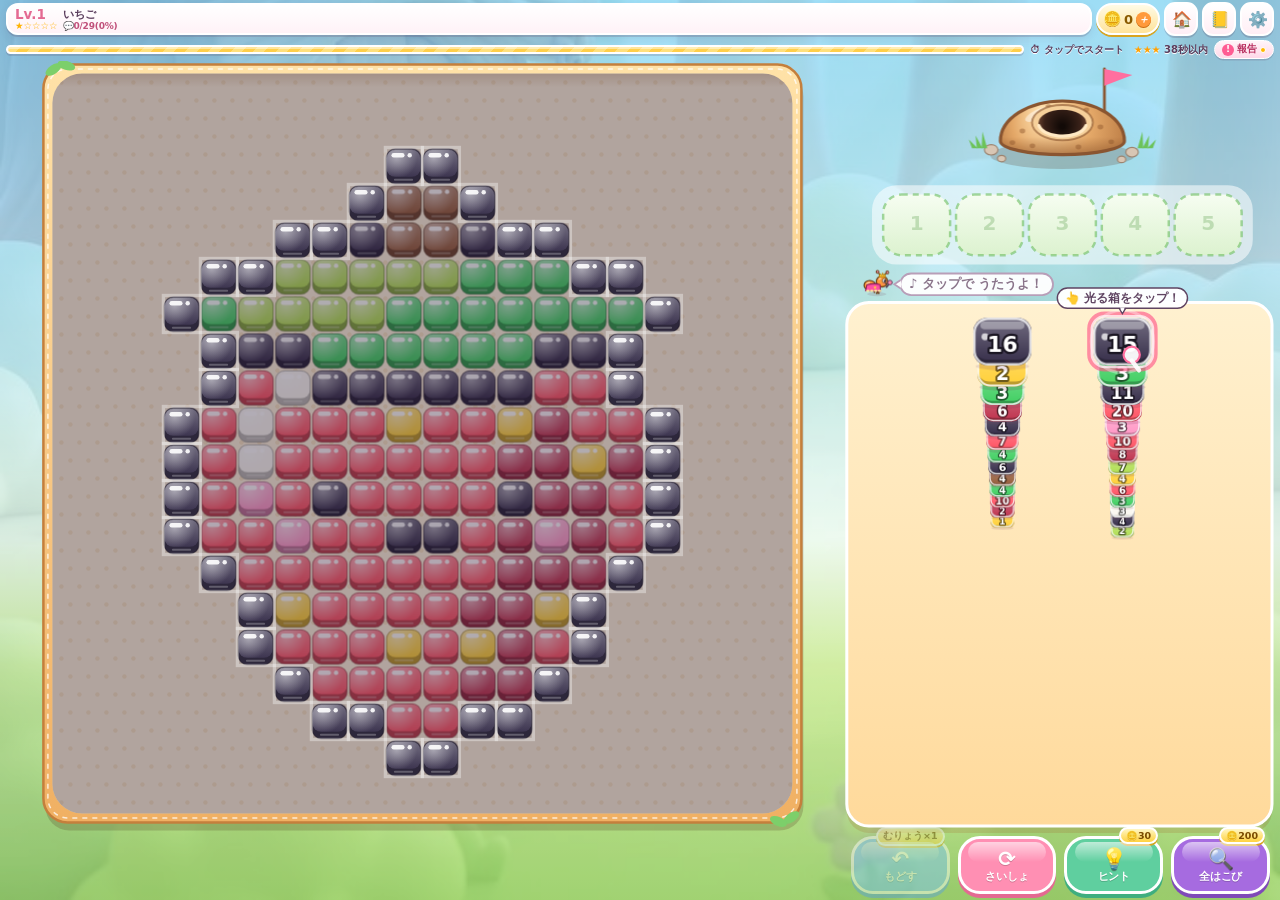
==== commit e50b72d4: "Add spring-pop page transition (#39), ant comfort tips (#27), and A2HS transfer guide (#21) (v202611" ====
--- a/index.html
+++ b/index.html
@@ -25,7 +25,7 @@
 <link rel="apple-touch-icon" sizes="180x180" href="apple-touch-icon.png">
 <link rel="icon" type="image/png" sizes="64x64" href="favicon.png">
 <link rel="manifest" href="manifest.json">
-<link rel="stylesheet" href="style.css?v=20261121cz">
+<link rel="stylesheet" href="style.css?v=20261128c">
 </head>
 <body>
 <div id="app">
@@ -149,24 +149,24 @@
 
 <canvas id="fx"></canvas>
 
-<script src="boot.js?v=20261128b"></script>
-<script src="base.js?v=20261128b"></script>
-<script src="arts.js?v=20261128b"></script>
-<script src="raster.js?v=20261128b"></script>
-<script src="logic.js?v=20261128b"></script>
-<script src="sound.js?v=20261128b"></script>
-<script src="render.js?v=20261128b"></script>
-<script src="ui.js?v=20261128b"></script>
-<script src="maker.js?v=20261128b"></script>
-<script src="bgm_maker.js?v=20261128b"></script>
-<script src="minigame_tsum.js?v=20261128b"></script>
-<script src="minigame_drop.js?v=20261128b"></script>
-<script src="minigame_drop2.js?v=20261128b"></script>
-<script src="minigame_tsum2.js?v=20261128b"></script>
-<script src="minigame_snipe.js?v=20261128b"></script>
-<script src="minigame_bounce.js?v=20261128b"></script>
+<script src="boot.js?v=20261128c"></script>
+<script src="base.js?v=20261128c"></script>
+<script src="arts.js?v=20261128c"></script>
+<script src="raster.js?v=20261128c"></script>
+<script src="logic.js?v=20261128c"></script>
+<script src="sound.js?v=20261128c"></script>
+<script src="render.js?v=20261128c"></script>
+<script src="ui.js?v=20261128c"></script>
+<script src="maker.js?v=20261128c"></script>
+<script src="bgm_maker.js?v=20261128c"></script>
+<script src="minigame_tsum.js?v=20261128c"></script>
+<script src="minigame_drop.js?v=20261128c"></script>
+<script src="minigame_drop2.js?v=20261128c"></script>
+<script src="minigame_tsum2.js?v=20261128c"></script>
+<script src="minigame_snipe.js?v=20261128c"></script>
+<script src="minigame_bounce.js?v=20261128c"></script>
 <!-- 開発用：難しさの測定（不要になったら、この行と AF_FILES の 'measure.js' を消す） -->
-<script src="measure.js?v=20261128b"></script>
-<script src="boot_check.js?v=20261128b"></script>
+<script src="measure.js?v=20261128c"></script>
+<script src="boot_check.js?v=20261128c"></script>
 </body>
 </html>
--- a/style.css
+++ b/style.css
@@ -37,11 +37,14 @@
 #toast.show{opacity:1;transform:translate(-50%,0)}
 .ov{position:fixed;top:0;left:0;right:0;bottom:0;display:none;align-items:center;justify-content:center;background:rgba(110,60,100,.32);z-index:10}
 .ov:not(#ov-title){padding:calc(env(safe-area-inset-top,0px) + 24px) 0 calc(env(safe-area-inset-bottom,0px) + 8px)}
-.ov.show{display:flex;animation:ovFade .18s ease-out}
+.ov.show{display:flex;animation:ovFade .2s ease-out}
 @keyframes ovFade{from{opacity:0}to{opacity:1}}
 .card{background:#fffdf8;border-radius:28px;border:4px solid #ffd3e2;padding:18px;width:min(92vw,400px);max-height:min(94vh,100%);max-height:min(94dvh,100%);overflow:auto;box-shadow:0 10px 24px rgba(110,60,100,.28);text-align:center;touch-action:pan-y}
 .ov.show .card{animation:cardPop .18s ease-out}
+.ov:not(#ov-title):not(#ov-load).show .card{transform-origin:50% 50%;animation:cardSpringPop .34s cubic-bezier(.22,1,.36,1)}
 @keyframes cardPop{from{opacity:.65}to{opacity:1}}
+@keyframes cardSpringPop{0%{opacity:0;transform:scale(.82)}62%{opacity:1;transform:scale(1.025)}100%{opacity:1;transform:scale(1)}}
+@media (prefers-reduced-motion:reduce){.ov:not(#ov-title):not(#ov-load).show .card{animation:cardPop .18s ease-out}}
 .card h2{margin:0 0 8px;font-size:21px;font-weight:900;color:var(--pinkd)}
 .card p{margin:6px 0;font-size:14px;line-height:1.6}
 .ttl{position:relative;display:inline-flex;flex-direction:column;align-items:center;margin:2px 0 6px}
